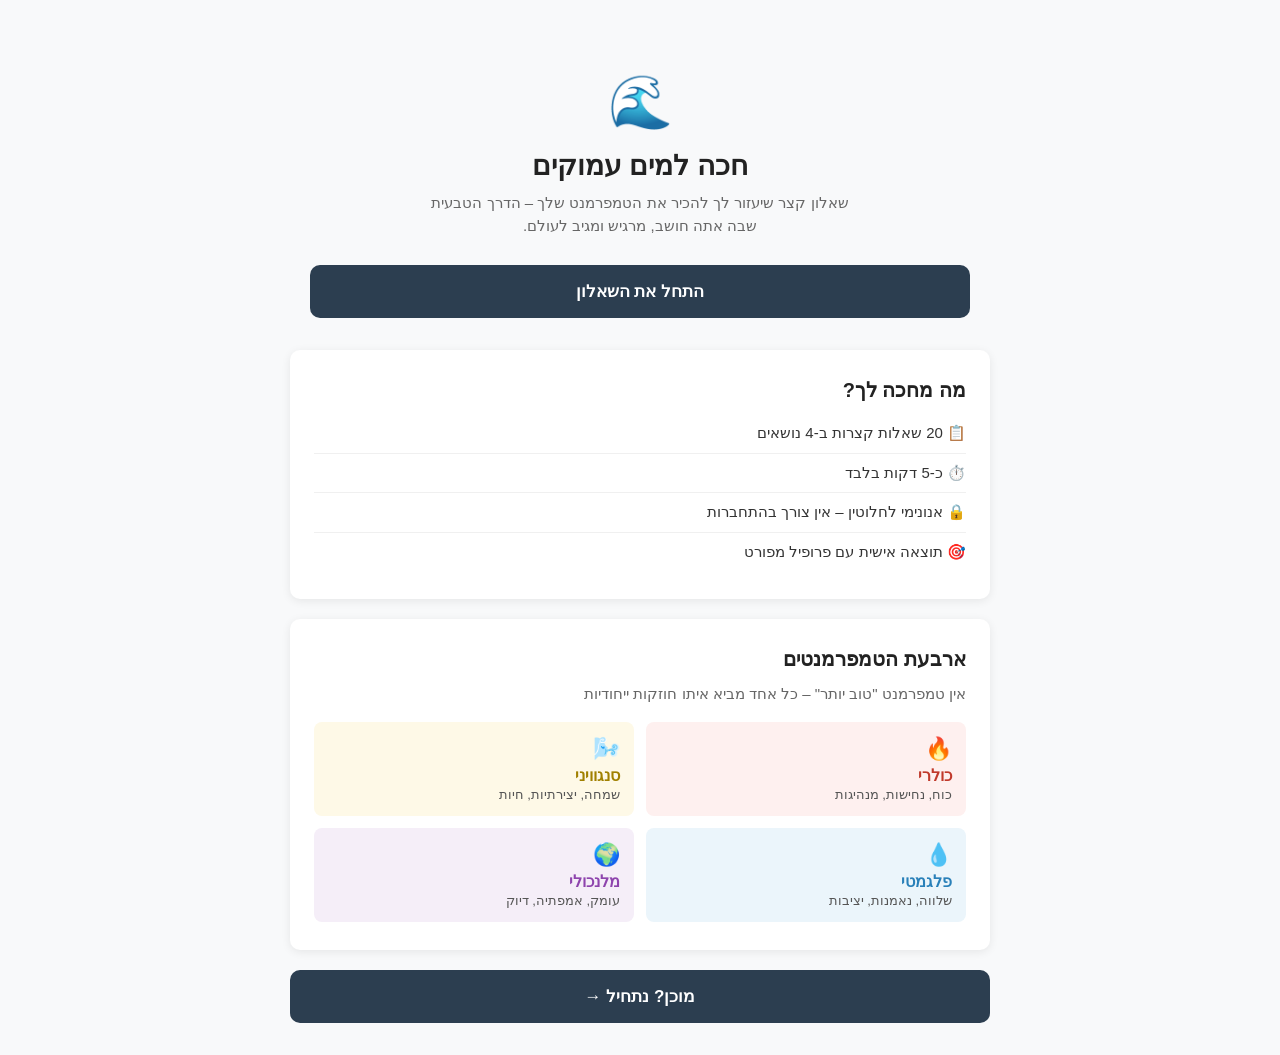
==== index.html @ 13d77b68 "Initial release – חכה למים עמוקים MVP שאלון זיהוי טמפרמנט מלא: 20 שאלות, 4 טמפרמנטים, פרופיל אישי, ח" ====
<!DOCTYPE html>
<html lang="he" dir="rtl">
<head>
  <meta charset="UTF-8">
  <meta name="viewport" content="width=device-width, initial-scale=1.0">
  <title>חכה למים עמוקים – שאלון טמפרמנט</title>
  <link rel="stylesheet" href="style.css">
</head>
<body>

  <div class="container">

    <!-- Hero -->
    <div class="hero">
      <div class="hero-emoji">🌊</div>
      <h1>חכה למים עמוקים</h1>
      <p class="subtitle">
        שאלון קצר שיעזור לך להכיר את הטמפרמנט שלך –
        הדרך הטבעית שבה אתה חושב, מרגיש ומגיב לעולם.
      </p>
      <a href="questionnaire.html" class="btn btn-primary">התחל את השאלון</a>
    </div>

    <!-- מידע על השאלון -->
    <div class="card">
      <h2>מה מחכה לך?</h2>
      <ul class="profile-list">
        <li>📋 20 שאלות קצרות ב-4 נושאים</li>
        <li>⏱️ כ-5 דקות בלבד</li>
        <li>🔒 אנונימי לחלוטין – אין צורך בהתחברות</li>
        <li>🎯 תוצאה אישית עם פרופיל מפורט</li>
      </ul>
    </div>

    <!-- ארבעת הטמפרמנטים -->
    <div class="card">
      <h2>ארבעת הטמפרמנטים</h2>
      <p class="subtitle" style="margin-bottom: 16px;">אין טמפרמנט "טוב יותר" – כל אחד מביא איתו חוזקות ייחודיות</p>
      <div style="display: grid; grid-template-columns: 1fr 1fr; gap: 12px;">
        <div style="background: #FEF0EF; border-radius: 8px; padding: 14px;">
          <div style="font-size: 22px;">🔥</div>
          <div style="font-weight: bold; color: var(--color-C); margin: 4px 0 2px;">כולרי</div>
          <div style="font-size: 13px; color: #555;">כוח, נחישות, מנהיגות</div>
        </div>
        <div style="background: #FEF9E7; border-radius: 8px; padding: 14px;">
          <div style="font-size: 22px;">🌬️</div>
          <div style="font-weight: bold; color: #A08000; margin: 4px 0 2px;">סנגוויני</div>
          <div style="font-size: 13px; color: #555;">שמחה, יצירתיות, חיות</div>
        </div>
        <div style="background: #EBF5FB; border-radius: 8px; padding: 14px;">
          <div style="font-size: 22px;">💧</div>
          <div style="font-weight: bold; color: var(--color-P); margin: 4px 0 2px;">פלגמטי</div>
          <div style="font-size: 13px; color: #555;">שלווה, נאמנות, יציבות</div>
        </div>
        <div style="background: #F5EEF8; border-radius: 8px; padding: 14px;">
          <div style="font-size: 22px;">🌍</div>
          <div style="font-weight: bold; color: var(--color-M); margin: 4px 0 2px;">מלנכולי</div>
          <div style="font-size: 13px; color: #555;">עומק, אמפתיה, דיוק</div>
        </div>
      </div>
    </div>

    <a href="questionnaire.html" class="btn btn-primary">מוכן? נתחיל →</a>

  </div>

</body>
</html>
---- style.css ----
/* ===== RTL + בסיס ===== */
html, body {
  direction: rtl;
  font-family: "Segoe UI", Arial, sans-serif;
  font-size: 16px;
  background: #F8F9FA;
  margin: 0;
  padding: 0;
  color: #222;
}

/* ===== צבעי טמפרמנטים ===== */
:root {
  --color-C: #C0392B;  /* כולרי  – אדום  */
  --color-S: #D4AC0D;  /* סנגוויני – צהוב */
  --color-P: #2980B9;  /* פלגמטי – כחול  */
  --color-M: #8E44AD;  /* מלנכולי – סגול */
  --radius: 10px;
  --shadow: 0 2px 10px rgba(0,0,0,0.08);
}

/* ===== מיכל מרכזי ===== */
.container {
  max-width: 700px;
  margin: 0 auto;
  padding: 32px 24px;
}

/* ===== כרטיס ===== */
.card {
  background: #fff;
  border-radius: var(--radius);
  box-shadow: var(--shadow);
  padding: 28px 24px;
  margin-bottom: 20px;
}

/* ===== כותרות ===== */
h1 { font-size: 26px; margin: 0 0 8px; }
h2 { font-size: 20px; margin: 0 0 12px; }
h3 { font-size: 17px; margin: 0 0 8px; }

.subtitle {
  font-size: 15px;
  color: #666;
  margin: 0 0 24px;
  line-height: 1.5;
}

/* ===== כפתורים ===== */
.btn {
  display: inline-block;
  padding: 14px 28px;
  border: none;
  border-radius: var(--radius);
  font-size: 16px;
  font-weight: bold;
  cursor: pointer;
  text-decoration: none;
  transition: opacity 0.2s, transform 0.1s;
}
.btn:active { transform: scale(0.98); }

.btn-primary {
  background: #2C3E50;
  color: #fff;
  width: 100%;
  text-align: center;
  box-sizing: border-box;
  font-size: 17px;
  padding: 16px;
}
.btn-primary:hover { opacity: 0.88; }

.btn-secondary {
  background: transparent;
  color: #555;
  border: 1px solid #ccc;
  font-size: 14px;
  padding: 10px 20px;
}
.btn-secondary:hover { background: #f0f0f0; }

/* ===== כפתורי תשובה ===== */
.answer-btn {
  display: block;
  width: 100%;
  min-height: 56px;
  margin: 10px 0;
  padding: 14px 20px;
  text-align: right;
  border: 2px solid #CCC;
  border-radius: var(--radius);
  background: #FFF;
  cursor: pointer;
  font-size: 15px;
  font-family: inherit;
  line-height: 1.4;
  transition: border-color 0.15s, background 0.15s;
  box-sizing: border-box;
}
.answer-btn:hover  { border-color: #27AE60; background: #f5fdf7; }
.answer-btn.selected { background: #D5F5E3; border-color: #27AE60; }

/* ===== Progress Bar ===== */
.progress-wrap {
  margin-bottom: 24px;
}
.progress-label {
  font-size: 13px;
  color: #888;
  margin-bottom: 6px;
  display: flex;
  justify-content: space-between;
}
.progress-bar-bg {
  height: 6px;
  background: #E0E0E0;
  border-radius: 3px;
  overflow: hidden;
}
.progress-bar-fill {
  height: 100%;
  background: #27AE60;
  border-radius: 3px;
  transition: width 0.3s ease;
}

/* ===== ניווט בין שאלות ===== */
.nav-row {
  display: flex;
  justify-content: space-between;
  align-items: center;
  margin-top: 20px;
}
.nav-arrow {
  background: none;
  border: none;
  font-size: 28px;
  cursor: pointer;
  color: #555;
  padding: 4px 10px;
  line-height: 1;
  border-radius: 6px;
  transition: background 0.15s;
}
.nav-arrow:hover  { background: #eee; }
.nav-arrow:disabled { color: #ccc; cursor: default; }
.nav-arrow:disabled:hover { background: none; }

/* ===== תגית קטגוריה ===== */
.category-badge {
  display: inline-block;
  font-size: 12px;
  color: #888;
  background: #F0F0F0;
  border-radius: 4px;
  padding: 3px 8px;
  margin-bottom: 12px;
}

/* ===== טאבים בדף תוצאות ===== */
.tabs {
  display: flex;
  border-bottom: 2px solid #E0E0E0;
  margin-bottom: 20px;
  gap: 4px;
}
.tab-btn {
  background: none;
  border: none;
  padding: 10px 14px;
  font-size: 14px;
  font-family: inherit;
  cursor: pointer;
  color: #888;
  border-bottom: 2px solid transparent;
  margin-bottom: -2px;
  transition: color 0.15s, border-color 0.15s;
  white-space: nowrap;
}
.tab-btn.active {
  color: #222;
  border-bottom-color: #2C3E50;
  font-weight: bold;
}
.tab-btn:hover:not(.active) { color: #444; }

.tab-panel { display: none; }
.tab-panel.active { display: block; }

/* ===== bullet list בפרופיל ===== */
.profile-list {
  list-style: none;
  padding: 0;
  margin: 0;
}
.profile-list li {
  padding: 8px 0;
  border-bottom: 1px solid #F0F0F0;
  font-size: 15px;
  line-height: 1.5;
  color: #333;
}
.profile-list li:last-child { border-bottom: none; }

/* ===== כרטיס טמפרמנט טהור ===== */
.profile-header {
  display: flex;
  align-items: center;
  gap: 12px;
  margin-bottom: 16px;
}
.profile-emoji { font-size: 36px; line-height: 1; }
.profile-name  { font-size: 22px; font-weight: bold; }
.profile-spark { font-size: 14px; color: #666; margin-top: 2px; }
.profile-color-bar {
  height: 4px;
  border-radius: 2px;
  margin-bottom: 20px;
}

/* ===== כרטיס משני ===== */
.secondary-card {
  background: #F8F9FA;
  border-radius: var(--radius);
  padding: 16px;
  margin-top: 20px;
  border-right: 4px solid #ccc;
}
.secondary-card h3 { margin-bottom: 8px; font-size: 15px; }

/* ===== הדף הראשי – hero ===== */
.hero {
  text-align: center;
  padding: 40px 20px 32px;
}
.hero-emoji { font-size: 52px; margin-bottom: 16px; }
.hero h1   { font-size: 28px; margin-bottom: 10px; }
.hero .subtitle { max-width: 420px; margin: 0 auto 28px; }

/* ===== תגית ניצוץ תוצאה ===== */
.result-type-badge {
  display: inline-block;
  font-size: 13px;
  padding: 4px 12px;
  border-radius: 20px;
  background: #EAF4FF;
  color: #1a5f9e;
  margin-bottom: 16px;
}

/* ===== גרף עמודות ===== */
.score-bars { margin: 16px 0; }
.score-row {
  display: flex;
  align-items: center;
  gap: 10px;
  margin-bottom: 10px;
  font-size: 14px;
}
.score-label { width: 72px; flex-shrink: 0; }
.score-bar-bg {
  flex: 1;
  height: 20px;
  background: #EBEBEB;
  border-radius: 4px;
  overflow: hidden;
}
.score-bar-fill {
  height: 100%;
  border-radius: 4px;
  transition: width 0.5s ease;
}
.score-pct { width: 36px; text-align: left; font-size: 13px; color: #666; flex-shrink: 0; }

/* ===== textarea פידבק ===== */
.feedback-area {
  width: 100%;
  min-height: 90px;
  border: 2px solid #CCC;
  border-radius: var(--radius);
  padding: 12px;
  font-size: 15px;
  font-family: inherit;
  direction: rtl;
  resize: vertical;
  box-sizing: border-box;
  margin-top: 8px;
  transition: border-color 0.15s;
}
.feedback-area:focus { outline: none; border-color: #2980B9; }

/* ===== כוכבי דירוג ===== */
.stars { display: flex; gap: 6px; margin: 10px 0; }
.star {
  font-size: 28px;
  cursor: pointer;
  color: #CCC;
  transition: color 0.15s;
  line-height: 1;
}
.star.active, .star:hover { color: #F1C40F; }

/* ===== הודעת שגיאה ===== */
.error-msg {
  background: #FADBD8;
  color: #922B21;
  border-radius: 8px;
  padding: 12px 16px;
  font-size: 14px;
  margin-top: 12px;
  display: none;
}
.error-msg.visible { display: block; }

/* ===== רספונסיבי ===== */
@media (max-width: 600px) {
  .container { padding: 16px 14px; }
  .card      { padding: 20px 16px; }
  h1         { font-size: 22px; }
  .hero h1   { font-size: 22px; }
  .hero-emoji { font-size: 44px; }
  .answer-btn { min-height: 64px; font-size: 16px; }
  .nav-arrow  { font-size: 32px; }
  .tab-btn    { padding: 8px 10px; font-size: 13px; }
  .profile-name { font-size: 19px; }
}
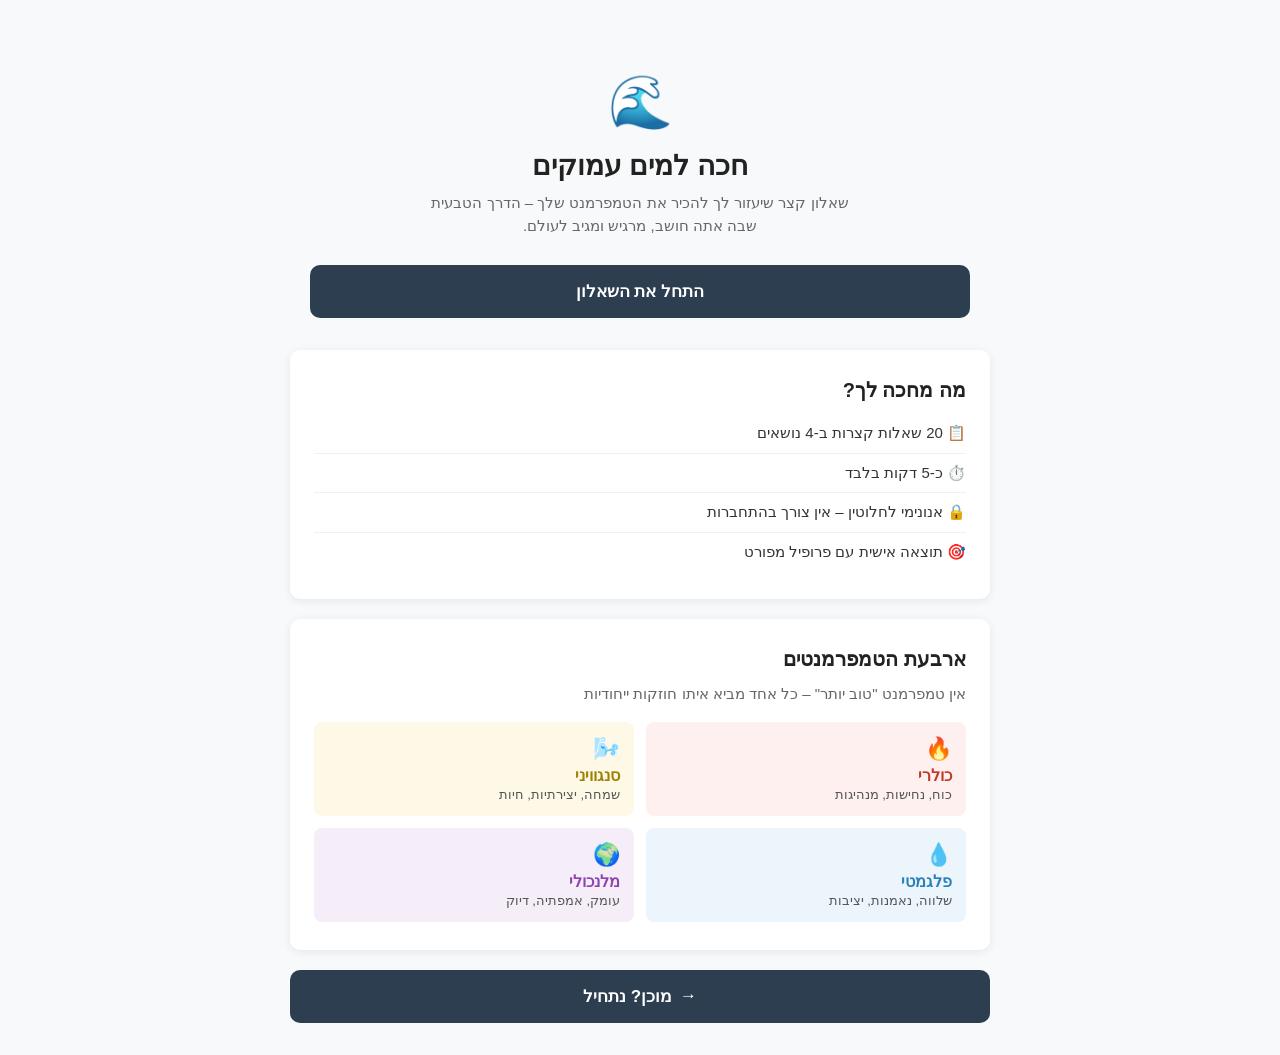
==== commit ce2142e5: "UI improvements: arrow direction, question typography, tabs, feedback placeholder Co-Authored-By: Cl" ====
--- a/index.html
+++ b/index.html
@@ -60,7 +60,7 @@
       </div>
     </div>
 
-    <a href="questionnaire.html" class="btn btn-primary">מוכן? נתחיל →</a>
+    <a href="questionnaire.html" class="btn btn-primary" style="display:flex;justify-content:center;align-items:center;gap:8px;direction:ltr;"><span style="direction:rtl;">מוכן? נתחיל</span><span>→</span></a>
 
   </div>
 
--- a/style.css
+++ b/style.css
@@ -93,7 +93,7 @@
   border-radius: var(--radius);
   background: #FFF;
   cursor: pointer;
-  font-size: 15px;
+  font-size: 16px;
   font-family: inherit;
   line-height: 1.4;
   transition: border-color 0.15s, background 0.15s;
@@ -162,29 +162,33 @@
 /* ===== טאבים בדף תוצאות ===== */
 .tabs {
   display: flex;
-  border-bottom: 2px solid #E0E0E0;
+  gap: 6px;
   margin-bottom: 20px;
-  gap: 4px;
+  flex-wrap: wrap;
 }
 .tab-btn {
-  background: none;
-  border: none;
-  padding: 10px 14px;
-  font-size: 14px;
+  background: #F0F2F4;
+  border: 1px solid #D5D8DC;
+  border-radius: 7px;
+  padding: 9px 15px;
+  font-size: 15px;
   font-family: inherit;
   cursor: pointer;
-  color: #888;
-  border-bottom: 2px solid transparent;
-  margin-bottom: -2px;
-  transition: color 0.15s, border-color 0.15s;
+  color: #666;
+  transition: background 0.15s, color 0.15s, border-color 0.15s;
   white-space: nowrap;
 }
 .tab-btn.active {
-  color: #222;
-  border-bottom-color: #2C3E50;
+  background: #2C3E50;
+  color: #fff;
+  border-color: #2C3E50;
   font-weight: bold;
 }
-.tab-btn:hover:not(.active) { color: #444; }
+.tab-btn:hover:not(.active) {
+  background: #E2E6EA;
+  color: #333;
+  border-color: #BDC3C7;
+}
 
 .tab-panel { display: none; }
 .tab-panel.active { display: block; }
@@ -323,6 +327,6 @@
   .hero-emoji { font-size: 44px; }
   .answer-btn { min-height: 64px; font-size: 16px; }
   .nav-arrow  { font-size: 32px; }
-  .tab-btn    { padding: 8px 10px; font-size: 13px; }
+  .tab-btn    { padding: 7px 11px; font-size: 14px; }
   .profile-name { font-size: 19px; }
 }
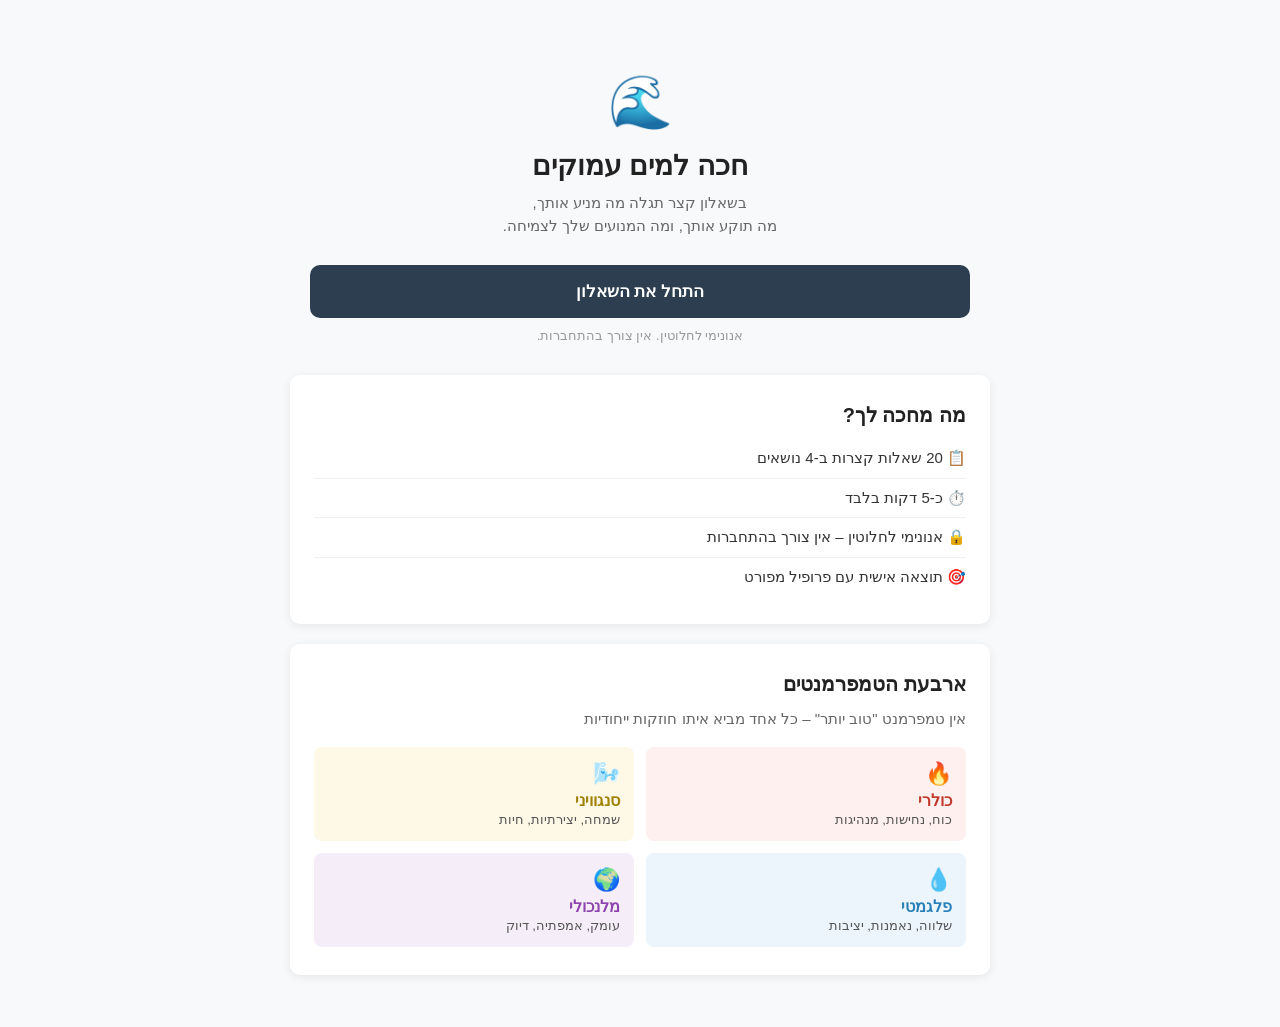
==== commit b429cd96: "UX overhaul: 16 content and UI improvements - Home: new subtitle, removed bottom CTA, added privacy " ====
--- a/index.html
+++ b/index.html
@@ -15,10 +15,11 @@
       <div class="hero-emoji">🌊</div>
       <h1>חכה למים עמוקים</h1>
       <p class="subtitle">
-        שאלון קצר שיעזור לך להכיר את הטמפרמנט שלך –
-        הדרך הטבעית שבה אתה חושב, מרגיש ומגיב לעולם.
+        בשאלון קצר תגלה מה מניע אותך,<br>
+        מה תוקע אותך, ומה המנועים שלך לצמיחה.
       </p>
       <a href="questionnaire.html" class="btn btn-primary">התחל את השאלון</a>
+      <p style="font-size:13px;color:#999;margin:10px 0 0;text-align:center;">אנונימי לחלוטין. אין צורך בהתחברות.</p>
     </div>
 
     <!-- מידע על השאלון -->
@@ -60,7 +61,6 @@
       </div>
     </div>
 
-    <a href="questionnaire.html" class="btn btn-primary" style="display:flex;justify-content:center;align-items:center;gap:8px;direction:ltr;"><span style="direction:rtl;">מוכן? נתחיל</span><span>→</span></a>
 
   </div>
 
--- a/style.css
+++ b/style.css
@@ -134,19 +134,19 @@
   margin-top: 20px;
 }
 .nav-arrow {
-  background: none;
-  border: none;
-  font-size: 28px;
-  cursor: pointer;
-  color: #555;
-  padding: 4px 10px;
+  background: #F0F2F4;
+  border: 1px solid #D5D8DC;
+  font-size: 32px;
+  cursor: pointer;
+  color: #444;
+  padding: 8px 18px;
   line-height: 1;
-  border-radius: 6px;
-  transition: background 0.15s;
-}
-.nav-arrow:hover  { background: #eee; }
-.nav-arrow:disabled { color: #ccc; cursor: default; }
-.nav-arrow:disabled:hover { background: none; }
+  border-radius: 8px;
+  transition: background 0.15s, border-color 0.15s;
+}
+.nav-arrow:hover  { background: #E2E6EA; border-color: #BDC3C7; }
+.nav-arrow:disabled { color: #ccc; cursor: default; background: #F8F8F8; border-color: #E8E8E8; }
+.nav-arrow:disabled:hover { background: #F8F8F8; border-color: #E8E8E8; }
 
 /* ===== תגית קטגוריה ===== */
 .category-badge {
@@ -190,6 +190,15 @@
   border-color: #BDC3C7;
 }
 
+.tab-sep {
+  display: flex;
+  align-items: center;
+  font-size: 13px;
+  color: #BDC3C7;
+  user-select: none;
+  padding: 0 1px;
+}
+
 .tab-panel { display: none; }
 .tab-panel.active { display: block; }
 
@@ -326,7 +335,7 @@
   .hero h1   { font-size: 22px; }
   .hero-emoji { font-size: 44px; }
   .answer-btn { min-height: 64px; font-size: 16px; }
-  .nav-arrow  { font-size: 32px; }
+  .nav-arrow  { font-size: 28px; padding: 8px 14px; }
   .tab-btn    { padding: 7px 11px; font-size: 14px; }
   .profile-name { font-size: 19px; }
 }
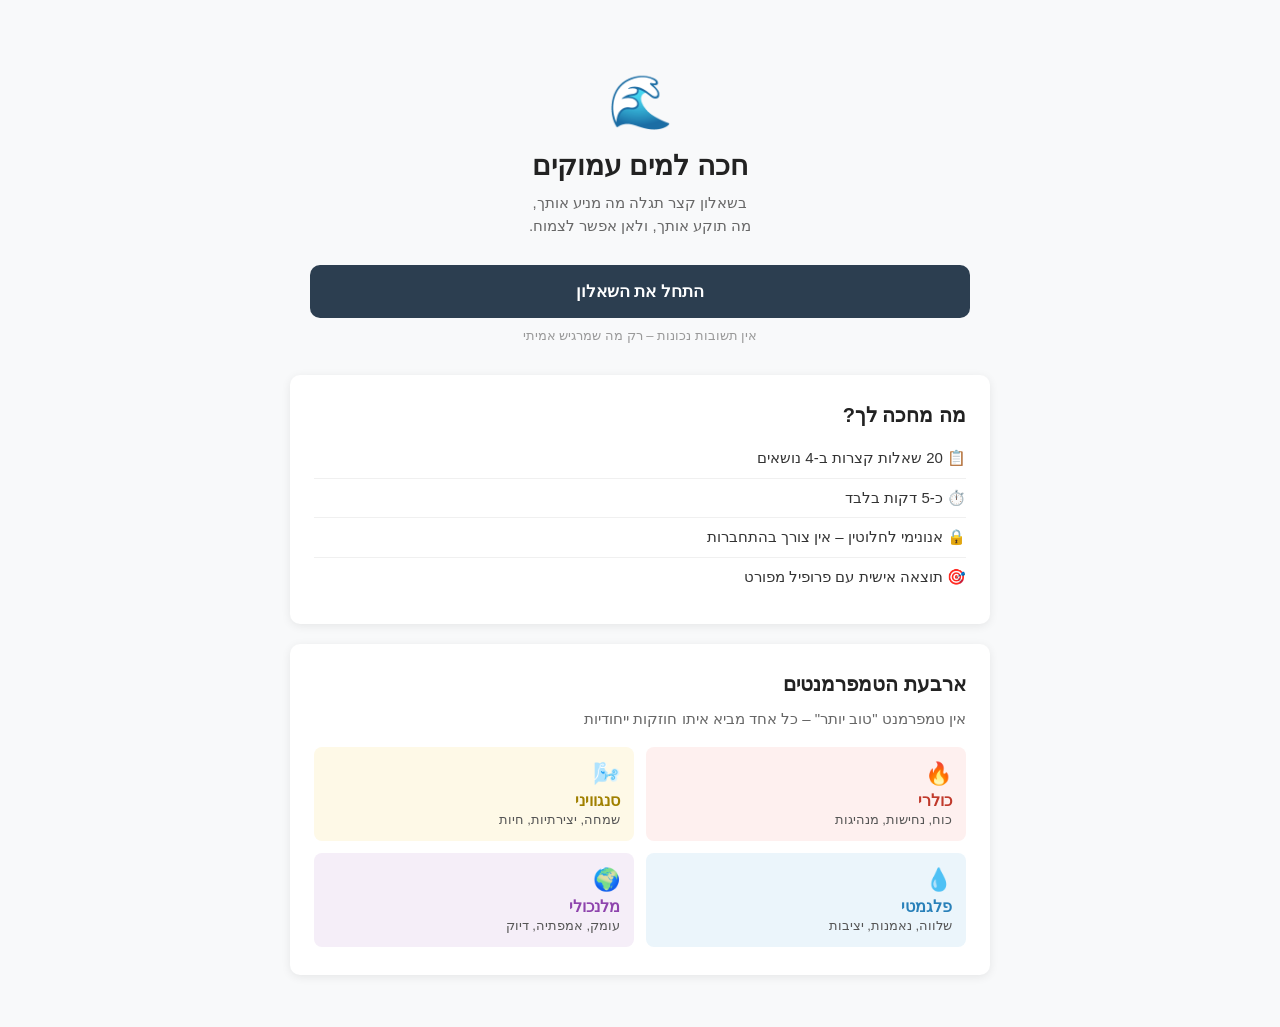
==== commit 2471362a: "Update home subtitle and micro-copy; fix tab separator arrow direction (RTL) Co-Authored-By: Claude " ====
--- a/index.html
+++ b/index.html
@@ -16,10 +16,10 @@
       <h1>חכה למים עמוקים</h1>
       <p class="subtitle">
         בשאלון קצר תגלה מה מניע אותך,<br>
-        מה תוקע אותך, ומה המנועים שלך לצמיחה.
+        מה תוקע אותך, ולאן אפשר לצמוח.
       </p>
       <a href="questionnaire.html" class="btn btn-primary">התחל את השאלון</a>
-      <p style="font-size:13px;color:#999;margin:10px 0 0;text-align:center;">אנונימי לחלוטין. אין צורך בהתחברות.</p>
+      <p style="font-size:13px;color:#999;margin:10px 0 0;text-align:center;">אין תשובות נכונות – רק מה שמרגיש אמיתי</p>
     </div>
 
     <!-- מידע על השאלון -->
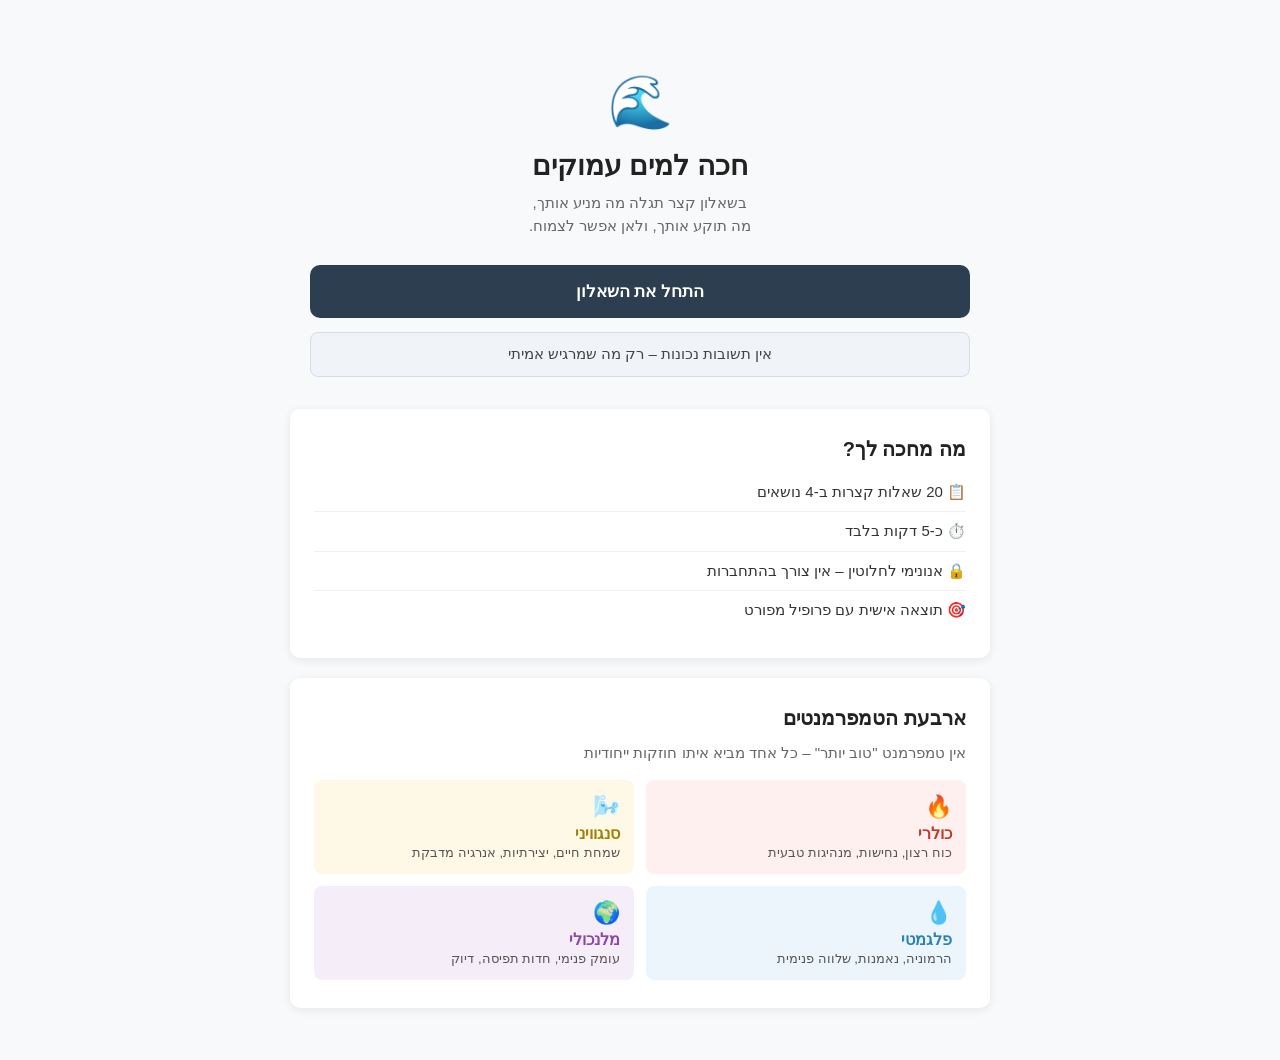
==== commit 9bb02804: "Improve micro-copy prominence, update temperament descriptions, darken inactive tabs Co-Authored-By:" ====
--- a/index.html
+++ b/index.html
@@ -19,7 +19,7 @@
         מה תוקע אותך, ולאן אפשר לצמוח.
       </p>
       <a href="questionnaire.html" class="btn btn-primary">התחל את השאלון</a>
-      <p style="font-size:13px;color:#999;margin:10px 0 0;text-align:center;">אין תשובות נכונות – רק מה שמרגיש אמיתי</p>
+      <p style="font-size:15px;color:#444;margin:14px 0 0;text-align:center;background:#F0F4F8;border:1px solid #D5DCE4;border-radius:8px;padding:10px 16px;line-height:1.5;">אין תשובות נכונות – רק מה שמרגיש אמיתי</p>
     </div>
 
     <!-- מידע על השאלון -->
@@ -41,22 +41,22 @@
         <div style="background: #FEF0EF; border-radius: 8px; padding: 14px;">
           <div style="font-size: 22px;">🔥</div>
           <div style="font-weight: bold; color: var(--color-C); margin: 4px 0 2px;">כולרי</div>
-          <div style="font-size: 13px; color: #555;">כוח, נחישות, מנהיגות</div>
+          <div style="font-size: 13px; color: #555;">כוח רצון, נחישות, מנהיגות טבעית</div>
         </div>
         <div style="background: #FEF9E7; border-radius: 8px; padding: 14px;">
           <div style="font-size: 22px;">🌬️</div>
           <div style="font-weight: bold; color: #A08000; margin: 4px 0 2px;">סנגוויני</div>
-          <div style="font-size: 13px; color: #555;">שמחה, יצירתיות, חיות</div>
+          <div style="font-size: 13px; color: #555;">שמחת חיים, יצירתיות, אנרגיה מדבקת</div>
         </div>
         <div style="background: #EBF5FB; border-radius: 8px; padding: 14px;">
           <div style="font-size: 22px;">💧</div>
           <div style="font-weight: bold; color: var(--color-P); margin: 4px 0 2px;">פלגמטי</div>
-          <div style="font-size: 13px; color: #555;">שלווה, נאמנות, יציבות</div>
+          <div style="font-size: 13px; color: #555;">הרמוניה, נאמנות, שלווה פנימית</div>
         </div>
         <div style="background: #F5EEF8; border-radius: 8px; padding: 14px;">
           <div style="font-size: 22px;">🌍</div>
           <div style="font-weight: bold; color: var(--color-M); margin: 4px 0 2px;">מלנכולי</div>
-          <div style="font-size: 13px; color: #555;">עומק, אמפתיה, דיוק</div>
+          <div style="font-size: 13px; color: #555;">עומק פנימי, חדות תפיסה, דיוק</div>
         </div>
       </div>
     </div>
--- a/style.css
+++ b/style.css
@@ -167,14 +167,15 @@
   flex-wrap: wrap;
 }
 .tab-btn {
-  background: #F0F2F4;
-  border: 1px solid #D5D8DC;
+  background: #DDE3EA;
+  border: 1px solid #B8C4CE;
   border-radius: 7px;
   padding: 9px 15px;
   font-size: 15px;
   font-family: inherit;
   cursor: pointer;
-  color: #666;
+  color: #3D4E5C;
+  font-weight: 500;
   transition: background 0.15s, color 0.15s, border-color 0.15s;
   white-space: nowrap;
 }
@@ -185,9 +186,9 @@
   font-weight: bold;
 }
 .tab-btn:hover:not(.active) {
-  background: #E2E6EA;
-  color: #333;
-  border-color: #BDC3C7;
+  background: #C8D3DC;
+  color: #2C3E50;
+  border-color: #9AABB8;
 }
 
 .tab-sep {
